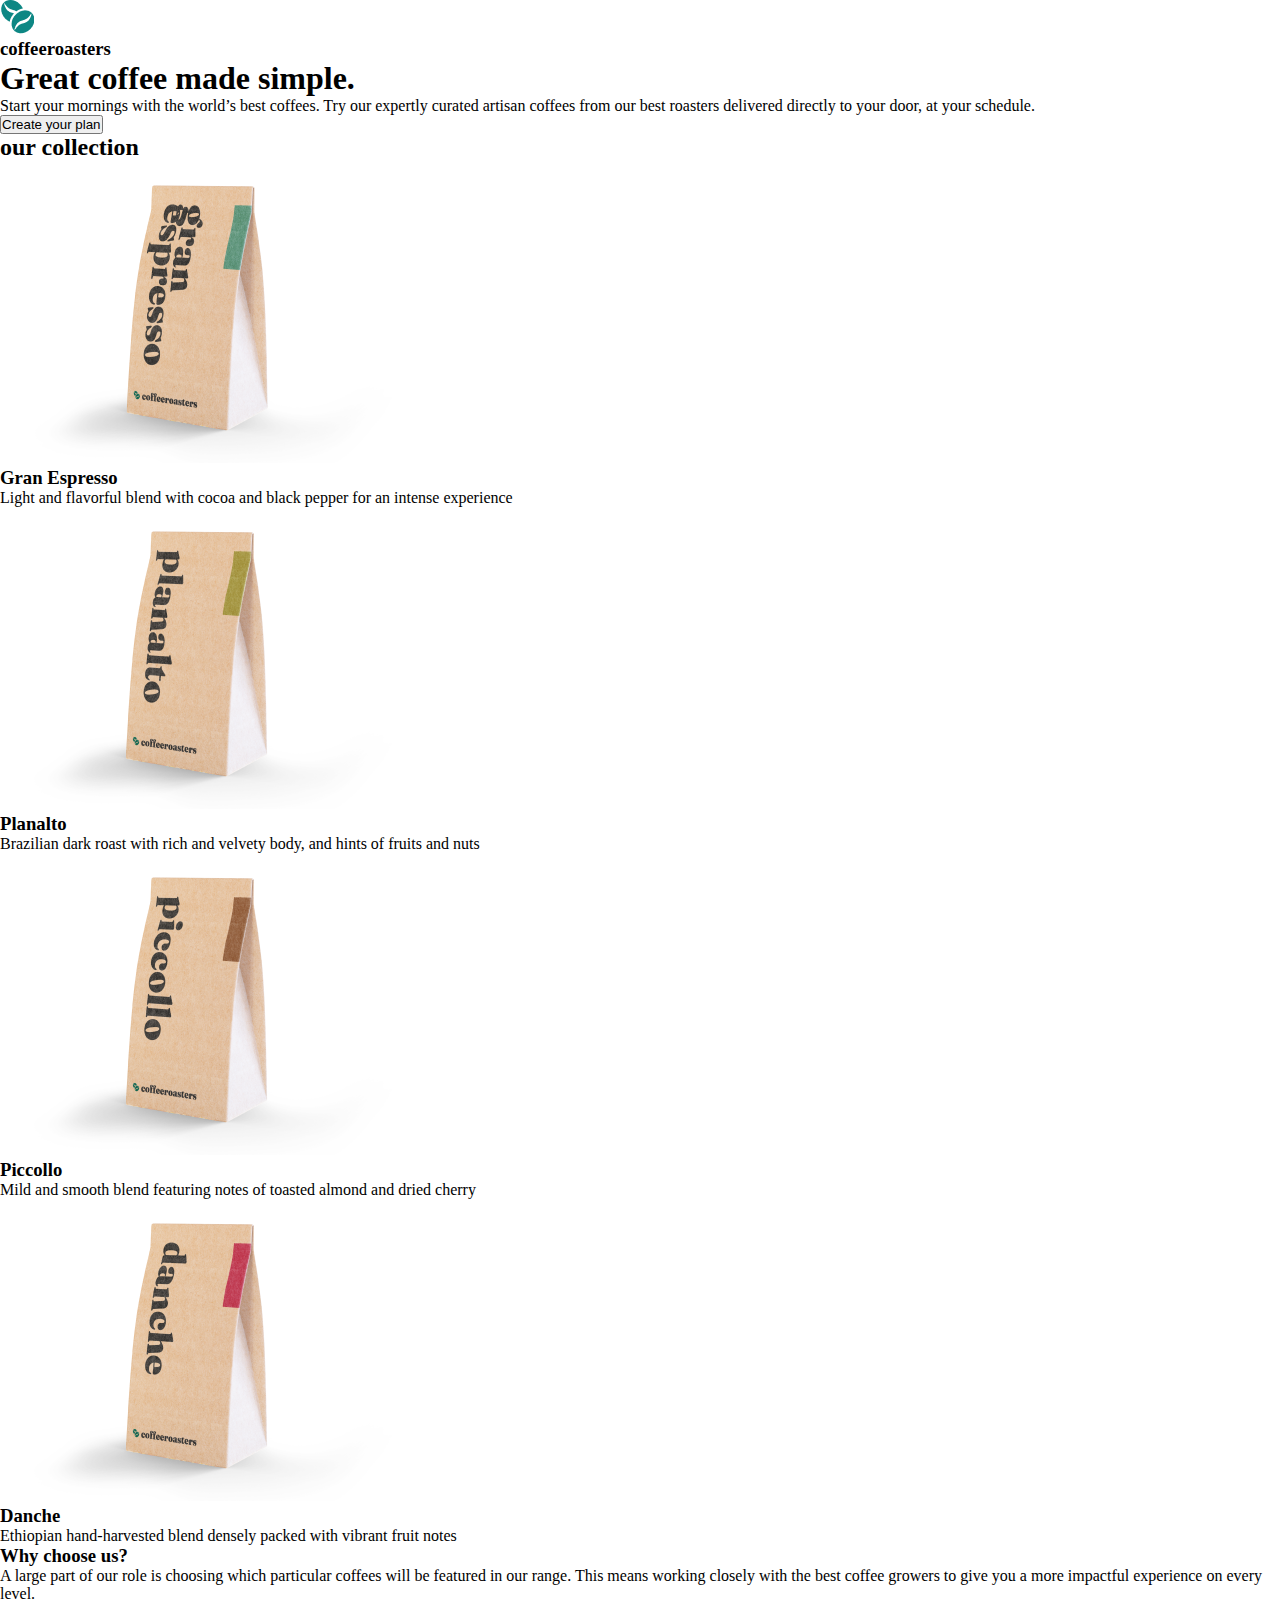
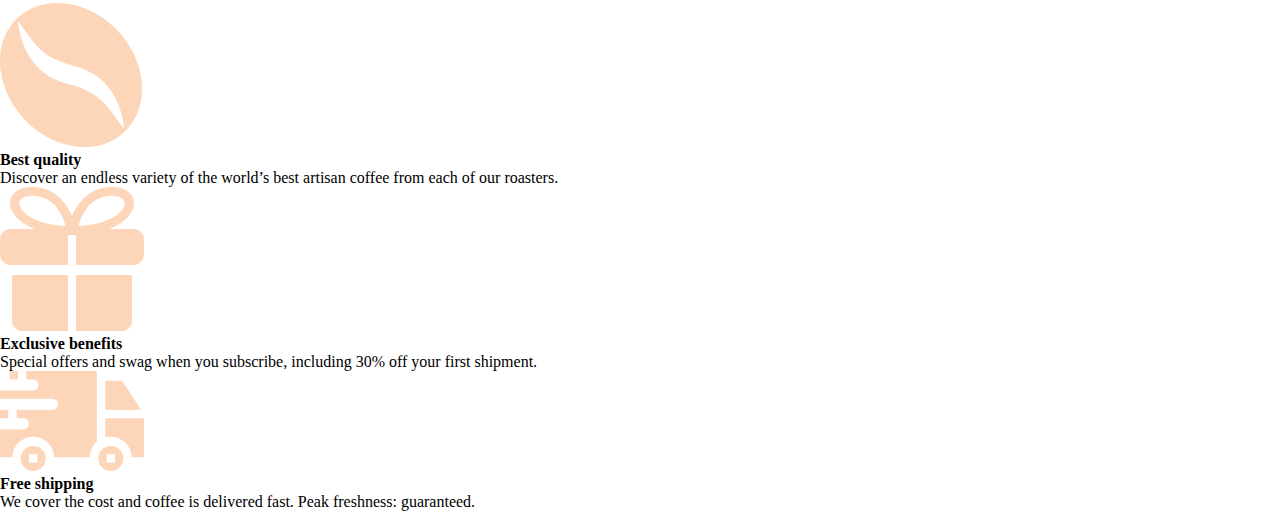
==== index.html @ d19a0bea "why choose us section" ====
<!DOCTYPE html>
<html lang="en">

<head>
    <meta charset="UTF-8">
    <meta http-equiv="X-UA-Compatible" content="IE=edge">
    <meta name="viewport" content="width=device-width, initial-scale=1.0">
    <link rel="preconnect" href="https://fonts.googleapis.com">
    <link rel="preconnect" href="https://fonts.gstatic.com" crossorigin>
    <link
        href="https://fonts.googleapis.com/css2?family=Barlow:wght@400;700&family=Fraunces:opsz,wght@9..144,400;9..144,700&display=swap"
        rel="stylesheet">
    <link rel="stylesheet" href="./styles/style.css">
    <title>coffeeroasters</title>
</head>

<body>
    <nav>
        <div class="logo-header">
            <img src="./images/logo.png" alt="green coffee beans" />
            <h3>coffeeroasters</h3>
        </div>
        <div class="menu-btn">
            <div class="menu-btn-burger"></div>
        </div>
    </nav>
    <div class="slogan-container">
        <div class="overlay"></div>
        <div class="slogan-contents">
            <h1>Great coffee made simple.</h1>
            <p>Start your mornings with the world’s best coffees. Try our expertly curated artisan
                coffees from our best roasters delivered directly to your door, at your schedule.</p>
            <button class="btn">Create your plan</button>
        </div>
    </div>

    <div class="collection-container">
        <h2>our collection</h2>
        <div class="coffee-collection">
            <img src="./images/gran-espresso.png" alt="coffee bag" />
            <h3>Gran Espresso</h3>
            <p>Light and flavorful blend with cocoa and black pepper for an intense experience</p>
        </div>
        <div class="coffee-collection">
            <img src="./images/planalto.png" alt="coffee bag" />
            <h3>Planalto</h3>
            <p>Brazilian dark roast with rich and velvety body, and hints of fruits and nuts</p>
        </div>
        <div class="coffee-collection">
            <img src="./images/piccollo.png" alt="coffee bag" />
            <h3>Piccollo</h3>
            <p>Mild and smooth blend featuring notes of toasted almond and dried cherry </p>
        </div>
        <div class="coffee-collection">
            <img src="./images/danche.png" alt="coffee bag" />
            <h3>Danche</h3>
            <p>Ethiopian hand-harvested blend densely packed with vibrant fruit notes</p>
        </div>
    </div>
    <div class="why-us">
        <div class="why-us-text-container">
            <h3>Why choose us?</h3>
            <p>A large part of our role is choosing which particular coffees will be featured in our range. This means
                working closely with the best coffee growers to give you a more impactful experience on every level.</p>
        </div>
        <div class="green-boxes-container">
            <div class="green-box">
                <img src="/images/bean-icon.png" alt="coffee bean" />
                <h4>Best quality</h4>
                <p>Discover an endless variety of the world’s best artisan coffee from each of our roasters.</p>
            </div>
            <div class="green-box">
                <img src="/images/present-icon.png" alt="present" />
                <h4>Exclusive benefits</h4>
                <p>Special offers and swag when you subscribe, including 30% off your first shipment.</p>
            </div>
            <div class="green-box">
                <img src="/images/truck-icon.png" alt="truck" />
                <h4>Free shipping</h4>
                <p>We cover the cost and coffee is delivered fast. Peak freshness: guaranteed.</p>
            </div>
        </div>
    </div>
    <script src="./js/index.js"></script>
</body>

</html>
---- styles/style.css ----
* {
  margin: 0;
  padding: 0;
  box-sizing: border-box;
}

@media screen and (max-width: 500px) {
  nav {
    display: flex;
    justify-content: space-between;
    align-items: center;
    margin: 32px 24px;
  }
  .logo-header {
    display: flex;
    align-items: center;
    gap: 5.5px;
    font-family: "fraunces";
    font-weight: bold;
  }
  .logo-header > img {
    height: 16px;
    width: 16px;
  }
  .menu-btn {
    position: relative;
    display: flex;
    justify-content: center;
    align-items: center;
    width: 16px;
    height: 15px;
    cursor: pointer;
    transition: all 0.5s ease-in-out;
  }
  .menu-btn-burger {
    width: 16px;
    height: 3px;
    background-color: black;
    border-radius: 5px;
    box-shadow: 0 2px 5px rgba(255, 101, 47, 0.2);
    transition: all 0.5s ease-in-out;
  }
  .menu-btn-burger::before,
  .menu-btn-burger::after {
    content: "";
    position: absolute;
    width: 16px;
    height: 3px;
    background-color: black;
    border-radius: 5px;
    box-shadow: 0 2px 5px rgba(255, 101, 47, 0.2);
    transition: all 0.5s ease-in-out;
  }
  .menu-btn-burger::before {
    transform: translateY(-6px);
  }
  .menu-btn-burger::after {
    transform: translateY(6px);
  }
  /* Animation */
  .menu-btn.open .menu-btn-burger {
    transform: translateX(-50px);
    background: transparent;
    box-shadow: none;
  }
  .menu-btn.open .menu-btn-burger::before {
    transform: rotate(45deg) translate(35px, -35px);
  }
  .menu-btn.open .menu-btn-burger::after {
    transform: rotate(-45deg) translate(35px, 35px);
  }

  .slogan-container {
    height: 500px;
    width: 327px;
    margin: 0 auto;
    background-image: url("/images/headerimg.jpg");
    background-position: 620px;
    background-size: cover;
    border-radius: 15px;
  }
  .overlay {
    position: absolute;
    height: 500px;
    width: 327px;
    background-color: rgba(0, 0, 0, 0.4);
    border-radius: 15px;
  }
  .slogan-contents {
    position: relative;
    top: 100px;
    left: 24px;
    width: 279px;
    height: 301px;
    display: flex;
    flex-direction: column;
    z-index: 100;
    text-align: center;
    color: #fefcf7;
  }
  .slogan-contents > h1 {
    font-family: "Fraunces";
    font-style: normal;
    font-weight: 900;
    font-size: 40px;
    line-height: 40px;
    margin-bottom: 24px;
  }
  .slogan-contents > p {
    font-family: "Barlow";
    font-style: normal;
    font-weight: 400;
    font-size: 15px;
    line-height: 25px;
    mix-blend-mode: normal;
    opacity: 0.8;
  }
  .btn {
    height: 56px;
    width: 217px;
    background: #0e8784;
    border-radius: 6px;
    margin-top: 39px;
    align-self: center;
    border: none;
    font-family: "Fraunces";
    font-style: normal;
    font-weight: 900;
    font-size: 18px;
    line-height: 25px;
    text-align: center;
    color: #fefcf7;
  }
  .collection-container {
    margin-top: 120px;
    display: flex;
    flex-direction: column;
    align-items: center;
    width: 100%;
    text-align: center;
  }
  .collection-container > h2 {
    font-family: "Fraunces";
    font-style: normal;
    font-weight: 900;
    font-size: 40px;
    line-height: 72px;
    color: #83888f;
    background: -webkit-linear-gradient(#83888f, #eee);
    -webkit-background-clip: text;
    -webkit-text-fill-color: transparent;
    margin-bottom: 13px;
  }
  .coffee-collection {
    width: 282px;
  }
  .coffee-collection > img {
    width: 200px;
    height: 151px;
    margin-bottom: 24px;
  }
  .coffee-collection > h3 {
    font-family: "Fraunces";
    font-style: normal;
    font-weight: 900;
    font-size: 24px;
    line-height: 32px;
    color: #333d4b;
    margin-bottom: 16px;
  }
  .coffee-collection > p {
    font-family: "Barlow";
    font-style: normal;
    font-weight: 400;
    font-size: 15px;
    line-height: 25px;
    color: #333d4b;
    margin-bottom: 48px;
  }
  .green-box > img {
    height: 72px;
    width: 72px;
  }
}

@media screen and (max-width: 1024px) {
}
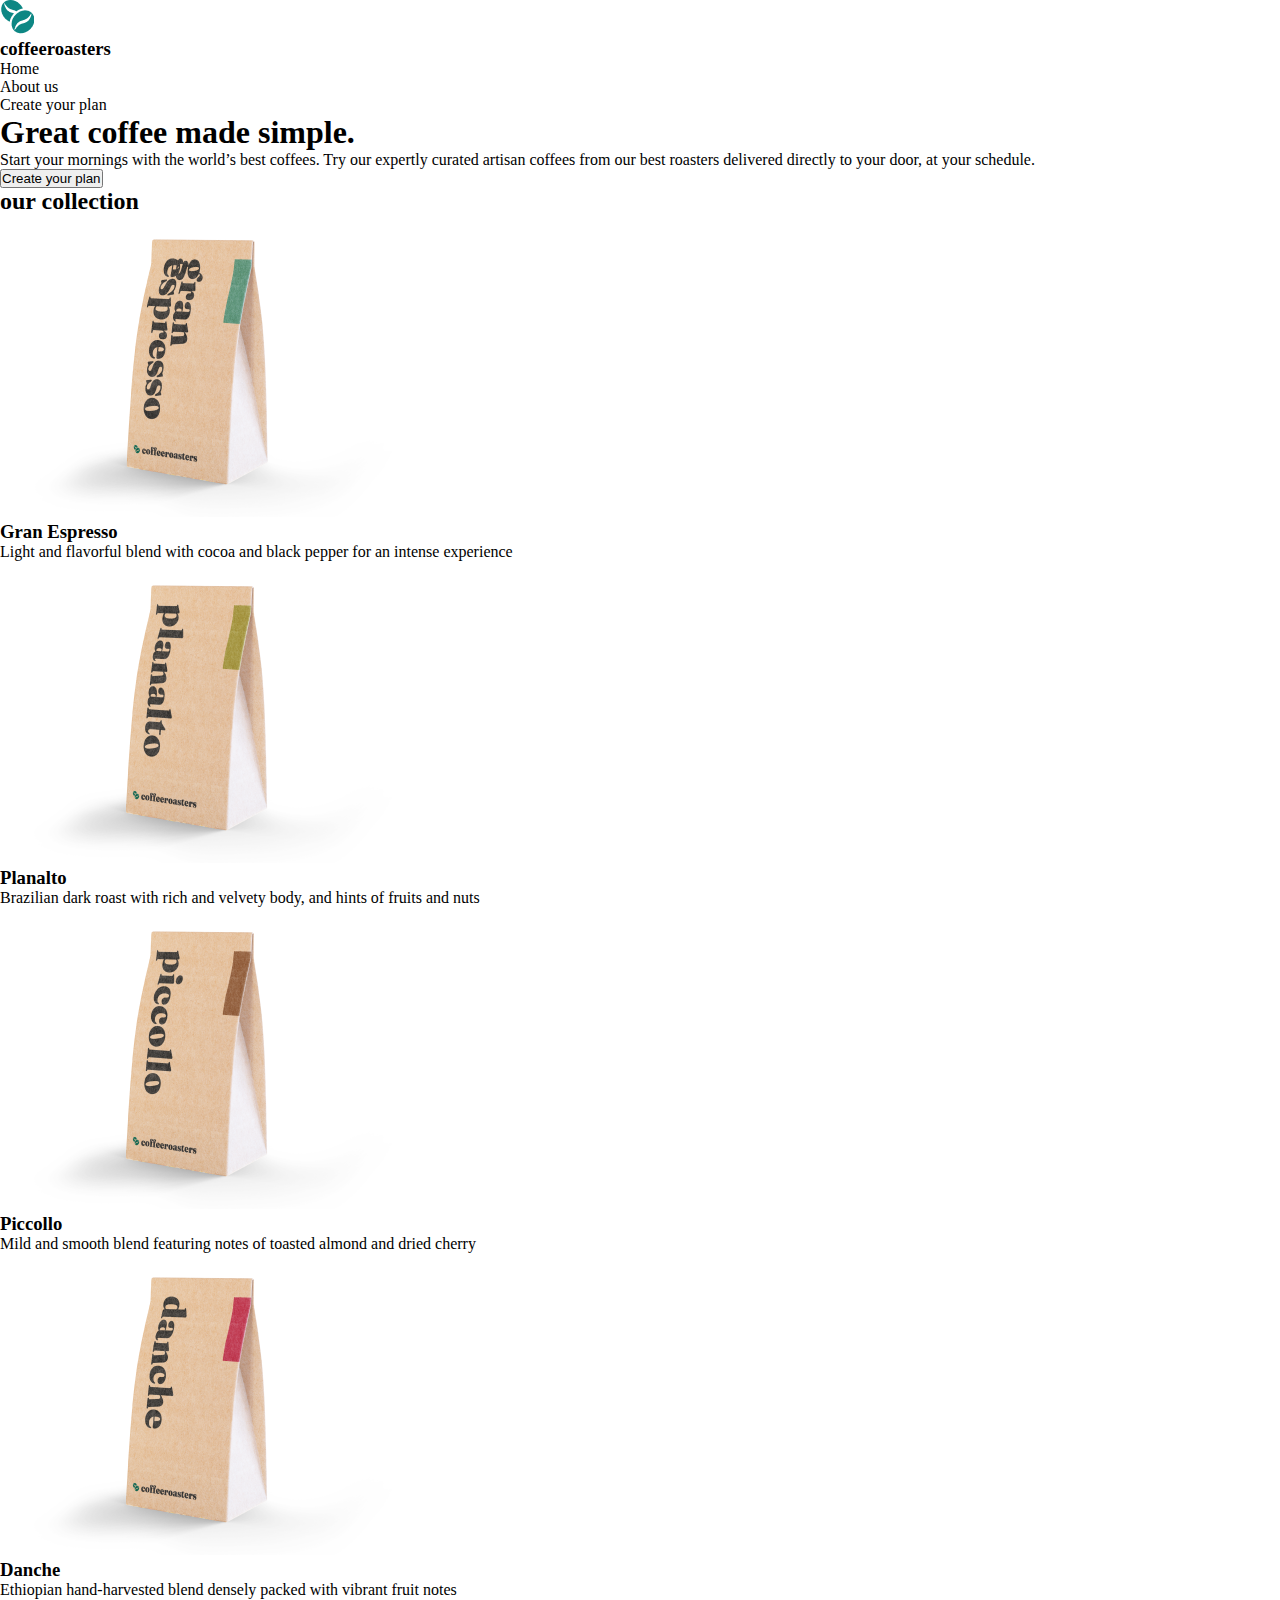
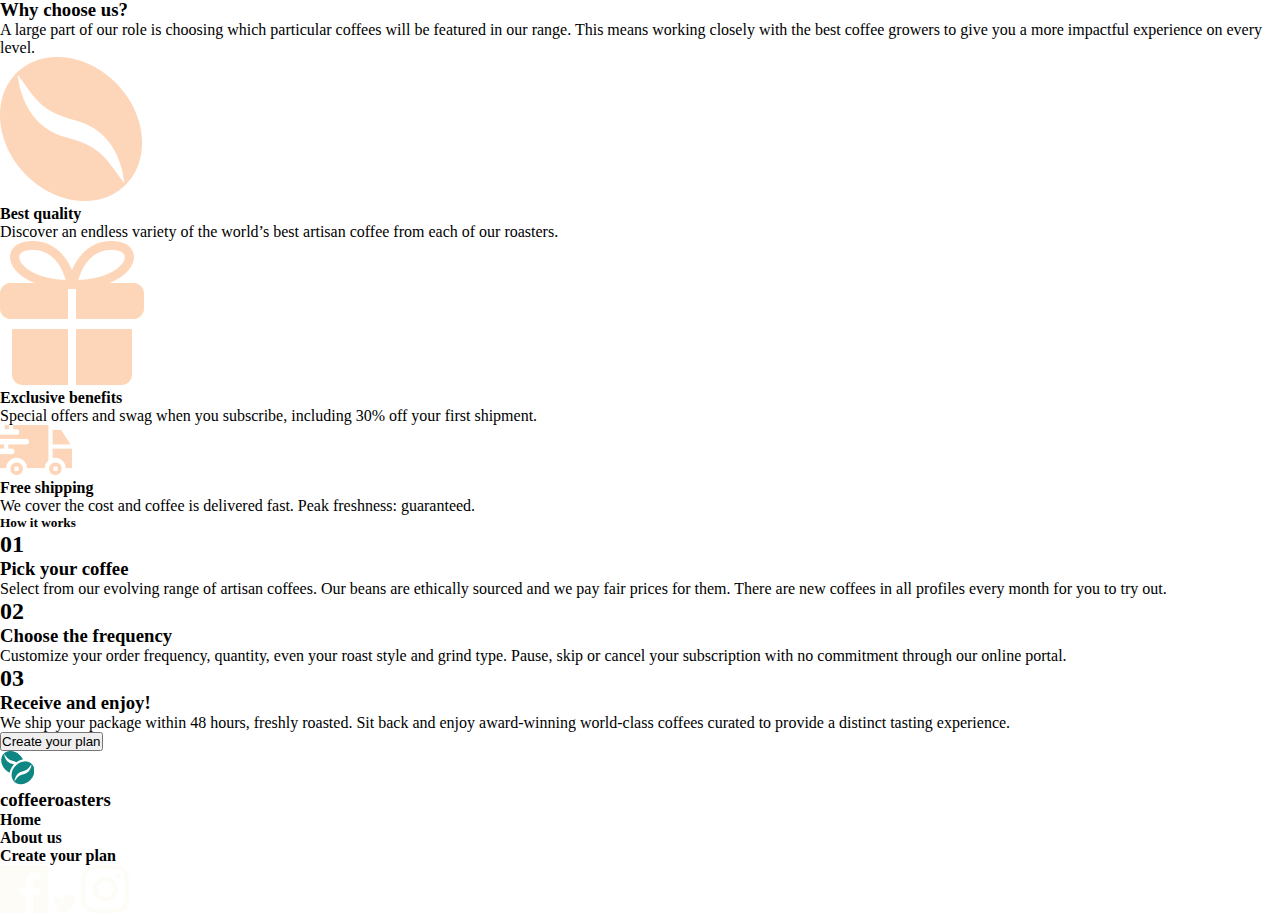
==== commit 2ada8f26: "add mobile nav and finish mobile homepage" ====
--- a/index.html
+++ b/index.html
@@ -20,9 +20,14 @@
             <img src="./images/logo.png" alt="green coffee beans" />
             <h3>coffeeroasters</h3>
         </div>
-        <div class="menu-btn">
+        <div aria-controls="nav-items" aria-expanded="false" class="menu-btn">
             <div class="menu-btn-burger"></div>
         </div>
+        <ul data-visible="false" id="nav-items" class="nav-items">
+            <li>Home</li>
+            <li>About us</li>
+            <li>Create your plan</li>
+        </ul>
     </nav>
     <div class="slogan-container">
         <div class="overlay"></div>
@@ -75,12 +80,49 @@
                 <p>Special offers and swag when you subscribe, including 30% off your first shipment.</p>
             </div>
             <div class="green-box">
-                <img src="/images/truck-icon.png" alt="truck" />
+                <img src="/images/truck-icon.png" style="height: 50px !important;" alt="truck" />
                 <h4>Free shipping</h4>
                 <p>We cover the cost and coffee is delivered fast. Peak freshness: guaranteed.</p>
             </div>
         </div>
     </div>
+    <div class="how-it-works-container">
+        <h5>How it works</h5>
+        <div class="steps-container">
+            <h2>01</h2>
+            <h3>Pick your coffee</h3>
+            <p>Select from our evolving range of artisan coffees. Our beans are ethically sourced and we pay fair prices
+                for them. There are new coffees in all profiles every month for you to try out.</p>
+        </div>
+        <div class="steps-container">
+            <h2>02</h2>
+            <h3>Choose the frequency</h3>
+            <p>Customize your order frequency, quantity, even your roast style and grind type. Pause, skip or cancel
+                your subscription with no commitment through our online portal.</p>
+        </div>
+        <div class="steps-container">
+            <h2>03</h2>
+            <h3>Receive and enjoy!</h3>
+            <p>We ship your package within 48 hours, freshly roasted. Sit back and enjoy award-winning
+                world-class coffees curated to provide a distinct tasting experience.</p>
+        </div>
+        <button class="btn">Create your plan</button>
+    </div>
+    <footer>
+        <div class="logo-container"><img src="./images/logo.png" alt="green coffee beans" />
+            <h3>coffeeroasters</h3>
+        </div>
+        <div class="navs-container">
+            <h4>Home</h4>
+            <h4>About us</h4>
+            <h4>Create your plan</h4>
+        </div>
+        <div class="socials-container">
+            <img src="./images/facebook.png" alt="facebook logo">
+            <img style="height: 19.5px !important;" src="./images/twitter.png" alt="twitter logo">
+            <img src="./images/instagram.png" alt="instagram logo">
+        </div>
+    </footer>
     <script src="./js/index.js"></script>
 </body>
 
--- a/styles/style.css
+++ b/styles/style.css
@@ -4,12 +4,46 @@
   box-sizing: border-box;
 }
 
+body {
+  overflow-x: hidden;
+}
+
 @media screen and (max-width: 500px) {
   nav {
     display: flex;
     justify-content: space-between;
     align-items: center;
     margin: 32px 24px;
+  }
+  .nav-items {
+    list-style: none;
+    position: absolute;
+    top: 10%;
+    left: 0;
+    height: 90%;
+    width: 100%;
+    z-index: 101;
+    background: linear-gradient(
+      0deg,
+      rgba(254, 252, 247, 0.504981) 0%,
+      #fefcf7 55.94%
+    );
+    font-family: "Fraunces";
+    font-style: normal;
+    font-weight: 900;
+    font-size: 24px;
+    line-height: 32px;
+    text-align: center;
+    color: #333d4b;
+    display: flex;
+    flex-direction: column;
+    gap: 32px;
+    padding-top: 40px;
+    transform: translateX(100%);
+    transition: transform 350ms ease-in;
+  }
+  .nav-items[data-visible="true"] {
+    transform: translateX(0%);
   }
   .logo-header {
     display: flex;
@@ -177,9 +211,194 @@
     color: #333d4b;
     margin-bottom: 48px;
   }
+  .why-us {
+    background-color: #2c343e;
+    display: flex;
+    flex-direction: column;
+    height: 902px;
+    width: 327px;
+    margin: 0 auto;
+    border-radius: 10px;
+  }
+  .why-us-text-container {
+    position: relative;
+    top: 64px;
+    left: 24px;
+    width: 279px;
+    height: 177px;
+  }
+  .why-us-text-container > h3 {
+    font-family: "Fraunces";
+    font-style: normal;
+    font-weight: 900;
+    font-size: 28px;
+    line-height: 28px;
+    text-align: center;
+    color: #fefcf7;
+    margin-bottom: 24px;
+  }
+  .why-us-text-container > p {
+    font-family: "Barlow";
+    font-style: normal;
+    font-weight: 400;
+    font-size: 15px;
+    line-height: 25px;
+    text-align: center;
+    color: #fefcf7;
+    mix-blend-mode: normal;
+    opacity: 0.8;
+  }
+  .green-boxes-container {
+    display: flex;
+    flex-direction: column;
+    gap: 24px;
+    margin: 122px auto;
+  }
+  .green-box {
+    height: 382px;
+    width: 279px;
+    background-color: #0e8784;
+    border-radius: 10px;
+  }
   .green-box > img {
+    position: relative;
+    top: 72px;
+    left: 104px;
     height: 72px;
     width: 72px;
+  }
+  .green-box > h4 {
+    position: relative;
+    top: 118px;
+    font-family: "Fraunces";
+    font-style: normal;
+    font-weight: 900;
+    font-size: 24px;
+    line-height: 32px;
+    text-align: center;
+    color: #fefcf7;
+  }
+  .green-box > p {
+    position: relative;
+    top: 142px;
+    width: 212px;
+    font-family: "Barlow";
+    font-style: normal;
+    font-weight: 400;
+    font-size: 15px;
+    line-height: 25px;
+    text-align: center;
+    color: #fefcf7;
+    margin: 0 auto;
+  }
+  .how-it-works-container {
+    position: relative;
+    top: 717px;
+    display: flex;
+    flex-direction: column;
+    gap: 56px;
+    width: 327px;
+    margin: 0 auto;
+    text-align: center;
+  }
+  .how-it-works-container > h5 {
+    font-family: "Fraunces";
+    font-style: normal;
+    font-weight: 900;
+    font-size: 24px;
+    line-height: 32px;
+    color: #83888f;
+  }
+  .steps-container {
+    display: flex;
+    flex-direction: column;
+    gap: 24px;
+    height: 252px;
+  }
+  .steps-container > h2 {
+    font-family: "Fraunces";
+    font-style: normal;
+    font-weight: 900;
+    font-size: 72px;
+    line-height: 72px;
+    color: #fdd6ba;
+  }
+  .steps-container > h3 {
+    font-family: "Fraunces";
+    font-style: normal;
+    font-weight: 900;
+    font-size: 28px;
+    line-height: 32px;
+    color: #333d4b;
+  }
+  .steps-container > p {
+    font-family: "Barlow";
+    font-style: normal;
+    font-weight: 400;
+    font-size: 15px;
+    line-height: 25px;
+    color: #333d4b;
+  }
+  footer {
+    display: flex;
+    flex-direction: column;
+    position: relative;
+    top: 837px;
+    height: 346px;
+    width: 327px;
+    margin: 0 auto 900px;
+    background-color: #2c343e;
+  }
+  .logo-container {
+    display: flex;
+    width: 218px;
+    margin: 0 auto;
+    align-items: center;
+    justify-content: center;
+    gap: 7px;
+    margin-top: 54px;
+  }
+  .logo-container > img {
+    height: 22px;
+    width: 22px;
+  }
+  .logo-container > h3 {
+    font-family: "fraunces";
+    font-weight: bold;
+    color: white;
+    font-size: 25px;
+  }
+  .navs-container {
+    display: flex;
+    flex-direction: column;
+    height: 93px;
+    width: 122px;
+    margin: 48px auto 0;
+    gap: 24px;
+  }
+  .navs-container > h4 {
+    font-family: "Barlow";
+    font-style: normal;
+    font-weight: 700;
+    font-size: 12px;
+    line-height: 15px;
+    letter-spacing: 0.923077px;
+    text-transform: uppercase;
+    text-align: center;
+    color: #83888f;
+  }
+  .socials-container {
+    display: flex;
+    align-items: center;
+    gap: 24px;
+    height: 24px;
+    width: 120px;
+    margin: 48px auto;
+    margin-bottom: 54px;
+  }
+  .socials-container > img {
+    height: 24px;
+    width: 24px;
   }
 }
 
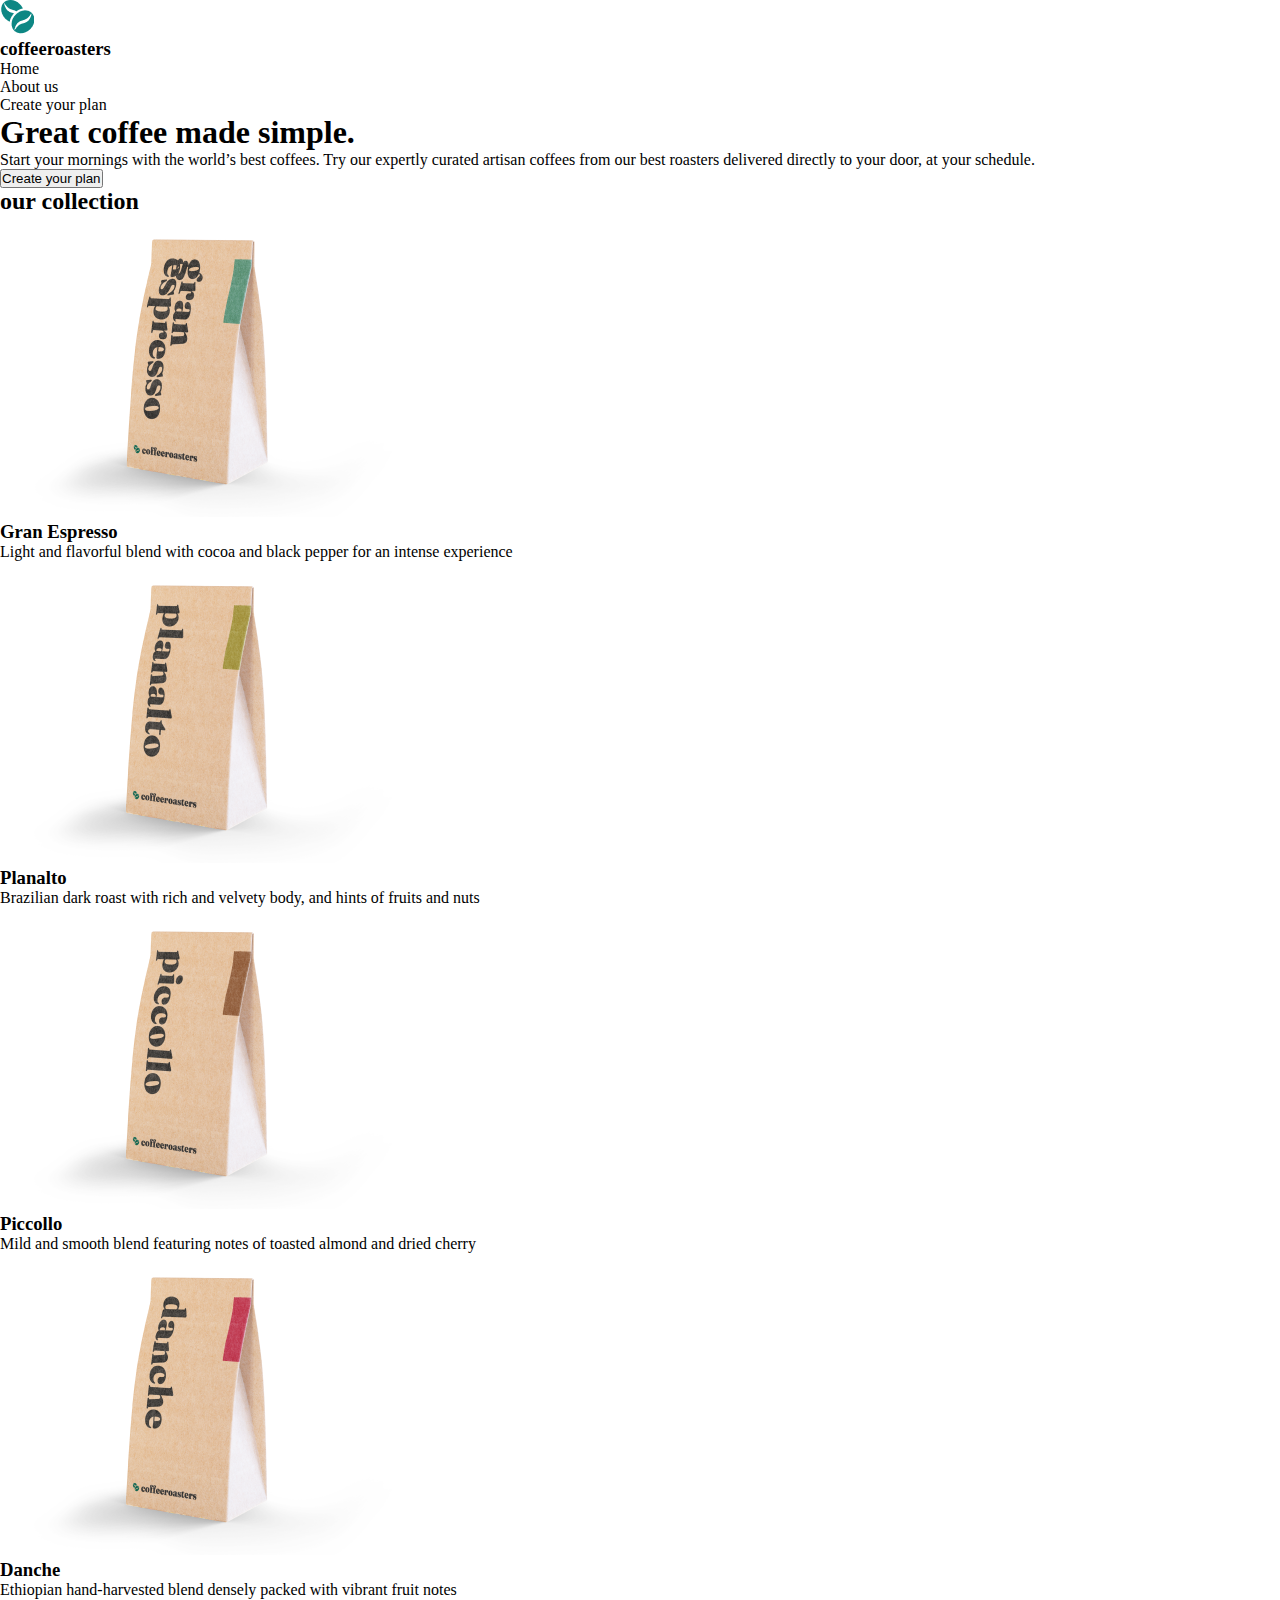
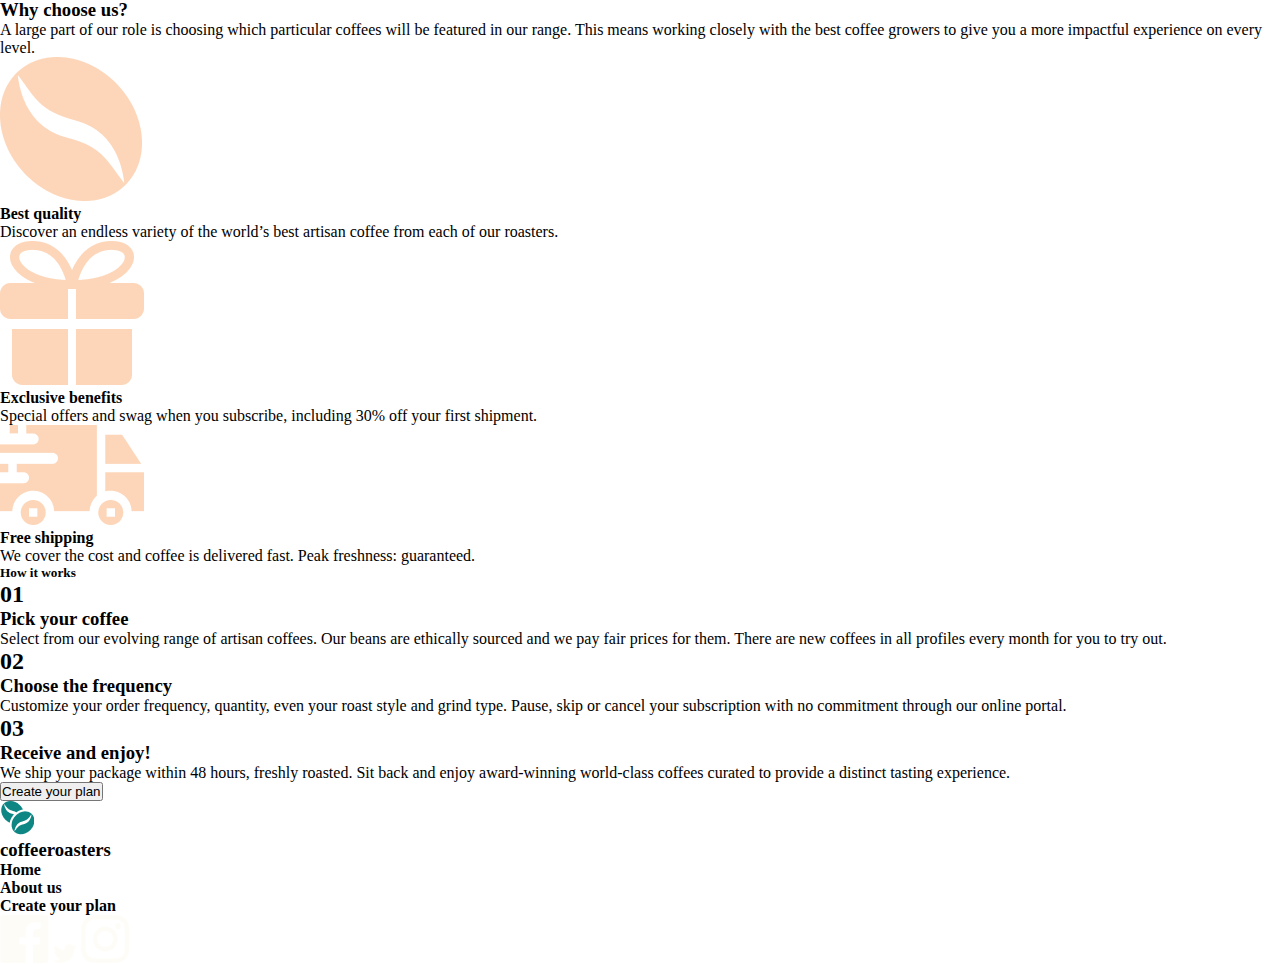
==== commit dfacf3c4: "tablet homepage" ====
--- a/index.html
+++ b/index.html
@@ -10,119 +10,146 @@
     <link
         href="https://fonts.googleapis.com/css2?family=Barlow:wght@400;700&family=Fraunces:opsz,wght@9..144,400;9..144,700&display=swap"
         rel="stylesheet">
-    <link rel="stylesheet" href="./styles/style.css">
+    <link rel="stylesheet" href="./styles/index-style.css">
+    <link rel="stylesheet" href="./styles/home-style.css">
     <title>coffeeroasters</title>
 </head>
 
 <body>
-    <nav>
-        <div class="logo-header">
-            <img src="./images/logo.png" alt="green coffee beans" />
-            <h3>coffeeroasters</h3>
-        </div>
-        <div aria-controls="nav-items" aria-expanded="false" class="menu-btn">
-            <div class="menu-btn-burger"></div>
-        </div>
-        <ul data-visible="false" id="nav-items" class="nav-items">
-            <li>Home</li>
-            <li>About us</li>
-            <li>Create your plan</li>
-        </ul>
-    </nav>
-    <div class="slogan-container">
-        <div class="overlay"></div>
-        <div class="slogan-contents">
-            <h1>Great coffee made simple.</h1>
-            <p>Start your mornings with the world’s best coffees. Try our expertly curated artisan
-                coffees from our best roasters delivered directly to your door, at your schedule.</p>
-            <button class="btn">Create your plan</button>
-        </div>
-    </div>
-
-    <div class="collection-container">
-        <h2>our collection</h2>
-        <div class="coffee-collection">
-            <img src="./images/gran-espresso.png" alt="coffee bag" />
-            <h3>Gran Espresso</h3>
-            <p>Light and flavorful blend with cocoa and black pepper for an intense experience</p>
-        </div>
-        <div class="coffee-collection">
-            <img src="./images/planalto.png" alt="coffee bag" />
-            <h3>Planalto</h3>
-            <p>Brazilian dark roast with rich and velvety body, and hints of fruits and nuts</p>
-        </div>
-        <div class="coffee-collection">
-            <img src="./images/piccollo.png" alt="coffee bag" />
-            <h3>Piccollo</h3>
-            <p>Mild and smooth blend featuring notes of toasted almond and dried cherry </p>
-        </div>
-        <div class="coffee-collection">
-            <img src="./images/danche.png" alt="coffee bag" />
-            <h3>Danche</h3>
-            <p>Ethiopian hand-harvested blend densely packed with vibrant fruit notes</p>
-        </div>
-    </div>
-    <div class="why-us">
-        <div class="why-us-text-container">
-            <h3>Why choose us?</h3>
-            <p>A large part of our role is choosing which particular coffees will be featured in our range. This means
-                working closely with the best coffee growers to give you a more impactful experience on every level.</p>
-        </div>
-        <div class="green-boxes-container">
-            <div class="green-box">
-                <img src="/images/bean-icon.png" alt="coffee bean" />
-                <h4>Best quality</h4>
-                <p>Discover an endless variety of the world’s best artisan coffee from each of our roasters.</p>
+    <div class="wrapper">
+        <nav>
+            <div class="logo-header">
+                <img src="./images/logo.png" alt="green coffee beans" />
+                <h3>coffeeroasters</h3>
             </div>
-            <div class="green-box">
-                <img src="/images/present-icon.png" alt="present" />
-                <h4>Exclusive benefits</h4>
-                <p>Special offers and swag when you subscribe, including 30% off your first shipment.</p>
+            <div aria-controls="nav-items" aria-expanded="false" class="menu-btn">
+                <div class="menu-btn-burger"></div>
             </div>
-            <div class="green-box">
-                <img src="/images/truck-icon.png" style="height: 50px !important;" alt="truck" />
-                <h4>Free shipping</h4>
-                <p>We cover the cost and coffee is delivered fast. Peak freshness: guaranteed.</p>
+            <ul data-visible="false" id="nav-items" class="nav-items">
+                <li onclick="location.href = 'index.html'">Home</li>
+                <li onclick="location.href = './html/about.html'">About us</li>
+                <li onclick="location.href = './html/subscribe.html'">Create your plan</li>
+            </ul>
+        </nav>
+        <div class="slogan-container">
+            <div class="overlay"></div>
+            <div class="slogan-contents">
+                <h1>Great coffee made simple.</h1>
+                <p>Start your mornings with the world’s best coffees. Try our expertly curated artisan
+                    coffees from our best roasters delivered directly to your door, at your schedule.</p>
+                <button class="btn">Create your plan</button>
             </div>
         </div>
+
+        <div class="collection-container">
+            <h2>our collection</h2>
+            <div class="coffee-collection">
+                <img src="./images/gran-espresso.png" alt="coffee bag" />
+                <div>
+                    <h3>Gran Espresso</h3>
+                    <p>Light and flavorful blend with cocoa and black pepper for an intense experience</p>
+                </div>
+            </div>
+            <div class="coffee-collection">
+                <img src="./images/planalto.png" alt="coffee bag" />
+                <div>
+                    <h3>Planalto</h3>
+                    <p>Brazilian dark roast with rich and velvety body, and hints of fruits and nuts</p>
+                </div>
+            </div>
+            <div class="coffee-collection">
+                <img src="./images/piccollo.png" alt="coffee bag" />
+                <div>
+                    <h3>Piccollo</h3>
+                    <p>Mild and smooth blend featuring notes of toasted almond and dried cherry </p>
+                </div>
+            </div>
+            <div class="coffee-collection">
+                <img src="./images/danche.png" alt="coffee bag" />
+                <div>
+                    <h3>Danche</h3>
+                    <p>Ethiopian hand-harvested blend densely packed with vibrant fruit notes</p>
+                </div>
+            </div>
+        </div>
+        <div class="why-us">
+            <div class="why-us-text-container">
+                <h3>Why choose us?</h3>
+                <p>A large part of our role is choosing which particular coffees will be featured in our range. This
+                    means
+                    working closely with the best coffee growers to give you a more impactful experience on every level.
+                </p>
+            </div>
+            <div class="green-boxes-container">
+                <div class="green-box">
+                    <img src="./images/bean-icon-min.png" alt="coffee bean" />
+                    <div>
+                        <h4>Best quality</h4>
+                        <p>Discover an endless variety of the world’s best artisan coffee from each of our roasters.</p>
+                    </div>
+                </div>
+                <div class="green-box">
+                    <img src="./images/present-icon-min.png" alt="present" />
+                    <div>
+                        <h4>Exclusive benefits</h4>
+                        <p>Special offers and swag when you subscribe, including 30% off your first shipment.</p>
+                    </div>
+                </div>
+                <div class="green-box">
+                    <img src="./images/truck-icon-min.png" alt="truck" />
+                    <div>
+                        <h4>Free shipping</h4>
+                        <p>We cover the cost and coffee is delivered fast. Peak freshness: guaranteed.</p>
+                    </div>
+                </div>
+            </div>
+        </div>
+        <div class="how-it-works-container">
+            <h5>How it works</h5>
+            <div class="circle-line-container">
+                <div class="circle"></div>
+                <div class="line"></div>
+                <div class="circle"></div>
+                <div class="line"></div>
+                <div class="circle"></div>
+            </div>
+            <div class="steps-container">
+                <h2>01</h2>
+                <h3>Pick your coffee</h3>
+                <p>Select from our evolving range of artisan coffees. Our beans are ethically sourced and we pay fair
+                    prices
+                    for them. There are new coffees in all profiles every month for you to try out.</p>
+            </div>
+            <div class="steps-container">
+                <h2>02</h2>
+                <h3>Choose the frequency</h3>
+                <p>Customize your order frequency, quantity, even your roast style and grind type. Pause, skip or cancel
+                    your subscription with no commitment through our online portal.</p>
+            </div>
+            <div class="steps-container">
+                <h2>03</h2>
+                <h3>Receive and enjoy!</h3>
+                <p>We ship your package within 48 hours, freshly roasted. Sit back and enjoy award-winning
+                    world-class coffees curated to provide a distinct tasting experience.</p>
+            </div>
+            <button class="btn" onclick="location.href = './html/subscribe.html'">Create your plan</button>
+        </div>
+        <footer>
+            <div class="logo-container"><img src="./images/logo.png" alt="green coffee beans" />
+                <h3>coffeeroasters</h3>
+            </div>
+            <div class="navs-container">
+                <h4 onclick="location.href = 'index.html'">Home</h4>
+                <h4 onclick="location.href = './html/about.html'">About us</h4>
+                <h4 onclick="location.href = './html/subscribe.html'">Create your plan</h4>
+            </div>
+            <div class="socials-container">
+                <img src="./images/facebook.png" alt="facebook logo">
+                <img style="height: 19.5px !important;" src="./images/twitter.png" alt="twitter logo">
+                <img src="./images/instagram.png" alt="instagram logo">
+            </div>
+        </footer>
     </div>
-    <div class="how-it-works-container">
-        <h5>How it works</h5>
-        <div class="steps-container">
-            <h2>01</h2>
-            <h3>Pick your coffee</h3>
-            <p>Select from our evolving range of artisan coffees. Our beans are ethically sourced and we pay fair prices
-                for them. There are new coffees in all profiles every month for you to try out.</p>
-        </div>
-        <div class="steps-container">
-            <h2>02</h2>
-            <h3>Choose the frequency</h3>
-            <p>Customize your order frequency, quantity, even your roast style and grind type. Pause, skip or cancel
-                your subscription with no commitment through our online portal.</p>
-        </div>
-        <div class="steps-container">
-            <h2>03</h2>
-            <h3>Receive and enjoy!</h3>
-            <p>We ship your package within 48 hours, freshly roasted. Sit back and enjoy award-winning
-                world-class coffees curated to provide a distinct tasting experience.</p>
-        </div>
-        <button class="btn">Create your plan</button>
-    </div>
-    <footer>
-        <div class="logo-container"><img src="./images/logo.png" alt="green coffee beans" />
-            <h3>coffeeroasters</h3>
-        </div>
-        <div class="navs-container">
-            <h4>Home</h4>
-            <h4>About us</h4>
-            <h4>Create your plan</h4>
-        </div>
-        <div class="socials-container">
-            <img src="./images/facebook.png" alt="facebook logo">
-            <img style="height: 19.5px !important;" src="./images/twitter.png" alt="twitter logo">
-            <img src="./images/instagram.png" alt="instagram logo">
-        </div>
-    </footer>
     <script src="./js/index.js"></script>
 </body>
 
--- a/styles/index-style.css
+++ b/styles/index-style.css
@@ -0,0 +1,296 @@
+* {
+  margin: 0;
+  padding: 0;
+  box-sizing: border-box;
+}
+.wrapper {
+  position: relative;
+  overflow-x: hidden !important;
+}
+
+@media screen and (max-width: 500px) {
+  .wrapper {
+    position: relative;
+    overflow-x: hidden !important;
+  }
+  nav {
+    display: flex;
+    justify-content: space-between;
+    align-items: center;
+    margin: 32px 24px;
+  }
+  .nav-items {
+    list-style: none;
+    position: absolute;
+    top: 1%;
+    left: 0;
+    height: 10%;
+    width: 100%;
+    z-index: 101;
+    background: linear-gradient(
+      0deg,
+      rgba(254, 252, 247, 0.504981) 0%,
+      #fefcf7 55.94%
+    );
+    font-family: "Fraunces";
+    font-style: normal;
+    font-weight: 900;
+    font-size: 24px;
+    line-height: 32px;
+    text-align: center;
+    color: #333d4b;
+    display: flex;
+    flex-direction: column;
+    gap: 32px;
+    padding-top: 40px;
+    transform: translateX(100%);
+    transition: transform 350ms ease-in;
+  }
+  .nav-items[data-visible="true"] {
+    transform: translateX(0%);
+  }
+  .nav-items > li {
+    cursor: pointer;
+  }
+  .logo-header {
+    display: flex;
+    align-items: center;
+    gap: 5.5px;
+    font-family: "fraunces";
+    font-weight: bold;
+  }
+  .logo-header > img {
+    height: 16px;
+    width: 16px;
+  }
+  .menu-btn {
+    position: relative;
+    display: flex;
+    justify-content: center;
+    align-items: center;
+    width: 16px;
+    height: 15px;
+    cursor: pointer;
+    transition: all 0.5s ease-in-out;
+  }
+  .menu-btn-burger {
+    width: 16px;
+    height: 3px;
+    background-color: black;
+    border-radius: 5px;
+    box-shadow: 0 2px 5px rgba(255, 101, 47, 0.2);
+    transition: all 0.5s ease-in-out;
+  }
+  .menu-btn-burger::before,
+  .menu-btn-burger::after {
+    content: "";
+    position: absolute;
+    width: 16px;
+    height: 3px;
+    background-color: black;
+    border-radius: 5px;
+    box-shadow: 0 2px 5px rgba(255, 101, 47, 0.2);
+    transition: all 0.5s ease-in-out;
+  }
+  .menu-btn-burger::before {
+    transform: translateY(-6px);
+  }
+  .menu-btn-burger::after {
+    transform: translateY(6px);
+  }
+  /* Animation */
+  .menu-btn.open .menu-btn-burger {
+    transform: translateX(-50px);
+    background: transparent;
+    box-shadow: none;
+  }
+  .menu-btn.open .menu-btn-burger::before {
+    transform: rotate(45deg) translate(35px, -35px);
+  }
+  .menu-btn.open .menu-btn-burger::after {
+    transform: rotate(-45deg) translate(35px, 35px);
+  }
+  .btn {
+    height: 56px;
+    width: 217px;
+    background: #0e8784;
+    border-radius: 6px;
+    margin-top: 39px;
+    align-self: center;
+    border: none;
+    font-family: "Fraunces";
+    font-style: normal;
+    font-weight: 900;
+    font-size: 18px;
+    line-height: 25px;
+    text-align: center;
+    color: #fefcf7;
+    cursor: pointer;
+  }
+  .logo-container {
+    display: flex;
+    width: 218px;
+    margin: 0 auto;
+    align-items: center;
+    justify-content: center;
+    gap: 7px;
+    margin-top: 54px;
+  }
+  .logo-container > img {
+    height: 22px;
+    width: 22px;
+  }
+  .logo-container > h3 {
+    font-family: "fraunces";
+    font-weight: bold;
+    color: white;
+    font-size: 25px;
+  }
+  .navs-container {
+    display: flex;
+    flex-direction: column;
+    height: 93px;
+    width: 122px;
+    margin: 48px auto 0;
+    gap: 24px;
+  }
+  .navs-container > h4 {
+    font-family: "Barlow";
+    font-style: normal;
+    font-weight: 700;
+    font-size: 12px;
+    line-height: 15px;
+    letter-spacing: 0.923077px;
+    text-transform: uppercase;
+    text-align: center;
+    color: #83888f;
+    cursor: pointer;
+  }
+  .socials-container {
+    display: flex;
+    align-items: center;
+    gap: 24px;
+    height: 24px;
+    width: 120px;
+    margin: 48px auto;
+    margin-bottom: 54px;
+  }
+  .socials-container > img {
+    height: 24px;
+    width: 24px;
+  }
+  .circle-line-container {
+    display: none;
+  }
+}
+
+@media screen and ((min-width: 501px) and (max-width: 1024px)) {
+  nav {
+    display: flex;
+    justify-content: space-between;
+    align-items: center;
+    margin: 40px 29px;
+  }
+  .nav-items {
+    list-style: none;
+    display: flex;
+    font-family: "Barlow";
+    font-style: normal;
+    font-weight: 700;
+    font-size: 12px;
+    line-height: 15px;
+    letter-spacing: 0.923077px;
+    text-transform: uppercase;
+    color: #83888f;
+    gap: 16px;
+  }
+  .nav-items > li {
+    cursor: pointer;
+  }
+  .logo-header {
+    display: flex;
+    align-items: center;
+    gap: 5px;
+    font-family: "fraunces";
+    font-weight: bold;
+    font-size: 18px;
+  }
+  .logo-header > img {
+    height: 24px;
+    width: 24px;
+  }
+  .menu-btn {
+    display: none;
+  }
+  .menu-btn-burger {
+    display: none;
+  }
+  .btn {
+    height: 56px;
+    width: 217px;
+    background: #0e8784;
+    border-radius: 6px;
+    margin-top: 39px;
+    align-self: left;
+    border: none;
+    font-family: "Fraunces";
+    font-style: normal;
+    font-weight: 900;
+    font-size: 18px;
+    line-height: 25px;
+    text-align: center;
+    color: #fefcf7;
+    cursor: pointer;
+  }
+  .logo-container {
+    display: flex;
+    width: 218px;
+    margin: 0 auto;
+    align-items: center;
+    justify-content: center;
+    gap: 7px;
+    margin-top: 54px;
+  }
+  .logo-container > img {
+    height: 24px;
+    width: 24px;
+  }
+  .logo-container > h3 {
+    font-family: "fraunces";
+    font-weight: bold;
+    color: white;
+    font-size: 25px;
+  }
+  .navs-container {
+    display: flex;
+    height: 93px;
+    width: 267px;
+    margin: 32px auto 0;
+    gap: 24px;
+  }
+  .navs-container > h4 {
+    font-family: "Barlow";
+    font-style: normal;
+    font-weight: 700;
+    font-size: 12px;
+    line-height: 15px;
+    letter-spacing: 0.923077px;
+    text-transform: uppercase;
+    text-align: center;
+    color: #83888f;
+    cursor: pointer;
+  }
+  .socials-container {
+    display: flex;
+    align-items: center;
+    gap: 24px;
+    height: 24px;
+    width: 120px;
+    margin: 65px auto;
+    margin-bottom: 54px;
+  }
+  .socials-container > img {
+    height: 24px;
+    width: 24px;
+  }
+}
--- a/styles/home-style.css
+++ b/styles/home-style.css
@@ -0,0 +1,520 @@
+* {
+  margin: 0;
+  padding: 0;
+  box-sizing: border-box;
+}
+.wrapper {
+  position: relative;
+  overflow-x: hidden !important;
+}
+
+@media screen and (max-width: 500px) {
+  .slogan-container {
+    height: 500px;
+    max-width: 327px;
+    margin: 0 auto;
+    background-image: url("../images/headerimg-min.jpg");
+    background-position: 620px;
+    background-size: cover;
+    border-radius: 15px;
+  }
+  .overlay {
+    position: absolute;
+    height: 500px;
+    width: 327px;
+    background-color: rgba(0, 0, 0, 0.4);
+    border-radius: 15px;
+  }
+  .slogan-contents {
+    position: relative;
+    top: 100px;
+    left: 24px;
+    width: 279px;
+    height: 301px;
+    display: flex;
+    flex-direction: column;
+    z-index: 100;
+    text-align: center;
+    color: #fefcf7;
+  }
+  .slogan-contents > h1 {
+    font-family: "Fraunces";
+    font-style: normal;
+    font-weight: 900;
+    font-size: 40px;
+    line-height: 40px;
+    margin-bottom: 24px;
+  }
+  .slogan-contents > p {
+    font-family: "Barlow";
+    font-style: normal;
+    font-weight: 400;
+    font-size: 15px;
+    line-height: 25px;
+    mix-blend-mode: normal;
+    opacity: 0.8;
+  }
+  .collection-container {
+    margin-top: 120px;
+    display: flex;
+    flex-direction: column;
+    align-items: center;
+    width: 100%;
+    text-align: center;
+  }
+  .collection-container > h2 {
+    font-family: "Fraunces";
+    font-style: normal;
+    font-weight: 900;
+    font-size: 40px;
+    line-height: 72px;
+    color: #83888f;
+    background: -webkit-linear-gradient(#83888f, #eee);
+    -webkit-background-clip: text;
+    -webkit-text-fill-color: transparent;
+    margin-bottom: 13px;
+  }
+  .coffee-collection {
+    width: 282px;
+  }
+  .coffee-collection > img {
+    width: 200px;
+    height: 151px;
+    margin-bottom: 24px;
+  }
+  .coffee-collection > div > h3 {
+    font-family: "Fraunces";
+    font-style: normal;
+    font-weight: 900;
+    font-size: 24px;
+    line-height: 32px;
+    color: #333d4b;
+    margin-bottom: 16px;
+  }
+  .coffee-collection > div > p {
+    font-family: "Barlow";
+    font-style: normal;
+    font-weight: 400;
+    font-size: 15px;
+    line-height: 25px;
+    color: #333d4b;
+    margin-bottom: 48px;
+  }
+  .why-us {
+    background-color: #2c343e;
+    display: flex;
+    flex-direction: column;
+    height: 902px;
+    width: 327px;
+    margin: 0 auto;
+    border-radius: 10px;
+  }
+  .why-us-text-container {
+    position: relative;
+    top: 64px;
+    left: 24px;
+    width: 279px;
+    height: 177px;
+  }
+  .why-us-text-container > h3 {
+    font-family: "Fraunces";
+    font-style: normal;
+    font-weight: 900;
+    font-size: 28px;
+    line-height: 28px;
+    text-align: center;
+    color: #fefcf7;
+    margin-bottom: 24px;
+  }
+  .why-us-text-container > p {
+    font-family: "Barlow";
+    font-style: normal;
+    font-weight: 400;
+    font-size: 15px;
+    line-height: 25px;
+    text-align: center;
+    color: #fefcf7;
+    mix-blend-mode: normal;
+    opacity: 0.8;
+  }
+  .green-boxes-container {
+    display: flex;
+    flex-direction: column;
+    gap: 24px;
+    margin: 122px auto;
+  }
+  .green-box {
+    height: 382px;
+    width: 279px;
+    background-color: #0e8784;
+    border-radius: 10px;
+  }
+  .green-box > img {
+    position: relative;
+    top: 72px;
+    left: 104px;
+    height: 72px;
+    width: 72px;
+  }
+  .green-box:last-child > img {
+    height: 50px !important;
+  }
+  .green-box > div > h4 {
+    position: relative;
+    top: 118px;
+    font-family: "Fraunces";
+    font-style: normal;
+    font-weight: 900;
+    font-size: 24px;
+    line-height: 32px;
+    text-align: center;
+    color: #fefcf7;
+  }
+  .green-box > div > p {
+    position: relative;
+    top: 142px;
+    width: 212px;
+    font-family: "Barlow";
+    font-style: normal;
+    font-weight: 400;
+    font-size: 15px;
+    line-height: 25px;
+    text-align: center;
+    color: #fefcf7;
+    margin: 0 auto;
+  }
+  .how-it-works-container {
+    position: relative;
+    top: 717px;
+    display: flex;
+    flex-direction: column;
+    gap: 56px;
+    width: 327px;
+    margin: 0 auto;
+    text-align: center;
+  }
+  .how-it-works-container > h5 {
+    font-family: "Fraunces";
+    font-style: normal;
+    font-weight: 900;
+    font-size: 24px;
+    line-height: 32px;
+    color: #83888f;
+  }
+  .steps-container {
+    display: flex;
+    flex-direction: column;
+    gap: 24px;
+    height: 252px;
+  }
+  .steps-container > h2 {
+    font-family: "Fraunces";
+    font-style: normal;
+    font-weight: 900;
+    font-size: 72px;
+    line-height: 72px;
+    color: #fdd6ba;
+  }
+  .steps-container > h3 {
+    font-family: "Fraunces";
+    font-style: normal;
+    font-weight: 900;
+    font-size: 28px;
+    line-height: 32px;
+    color: #333d4b;
+  }
+  .steps-container > p {
+    font-family: "Barlow";
+    font-style: normal;
+    font-weight: 400;
+    font-size: 15px;
+    line-height: 25px;
+    color: #333d4b;
+  }
+  footer {
+    display: flex;
+    flex-direction: column;
+    position: relative;
+    top: 837px;
+    height: 346px;
+    width: 327px;
+    margin: 0 auto 900px;
+    background-color: #2c343e;
+  }
+}
+
+/* Tablet */
+
+@media screen and ((min-width: 501px) and (max-width: 1024px)) {
+  .slogan-container {
+    height: 500px;
+    width: 90%;
+    margin: 0 auto 150px;
+    background-image: url("../images/headerimg-min.jpg");
+    background-position: center;
+    background-size: cover;
+    border-radius: 15px;
+  }
+  .overlay {
+    display: none;
+  }
+  .slogan-contents {
+    position: relative;
+    top: 100px;
+    left: 24px;
+    width: 398px;
+    height: 301px;
+    display: flex;
+    flex-direction: column;
+    z-index: 100;
+    text-align: left;
+    color: #fefcf7;
+    margin-left: 34px;
+  }
+  .slogan-contents > h1 {
+    font-family: "Fraunces";
+    font-style: normal;
+    font-weight: 900;
+    font-size: 48px;
+    line-height: 48px;
+    margin-bottom: 24px;
+  }
+  .slogan-contents > p {
+    font-family: "Barlow";
+    font-style: normal;
+    font-weight: 400;
+    font-size: 15px;
+    line-height: 25px;
+    mix-blend-mode: normal;
+    opacity: 0.8;
+  }
+  .collection-container {
+    margin-top: 120px;
+    display: flex;
+    flex-direction: column;
+    align-items: center;
+    width: 90%;
+    text-align: left;
+    margin: 0 auto;
+  }
+  .collection-container > h2 {
+    font-family: "Fraunces";
+    font-style: normal;
+    font-weight: 900;
+    font-size: 80px;
+    line-height: 72px;
+    color: #83888f;
+    background: -webkit-linear-gradient(#83888f, #eee);
+    -webkit-background-clip: text;
+    -webkit-text-fill-color: transparent;
+    margin-bottom: 13px;
+    position: absolute;
+    z-index: -1;
+    top: 717px;
+    opacity: 0.5;
+  }
+  .coffee-collection {
+    width: 573px;
+    display: flex;
+    gap: 36px;
+    align-items: center;
+    margin-bottom: 32px;
+  }
+  .coffee-collection > div {
+    width: 282px;
+  }
+  .coffee-collection > img {
+    width: 255px;
+    height: 193px;
+  }
+  .coffee-collection > div > h3 {
+    font-family: "Fraunces";
+    font-style: normal;
+    font-weight: 900;
+    font-size: 24px;
+    line-height: 32px;
+    color: #333d4b;
+    margin-bottom: 16px;
+  }
+  .coffee-collection > div > p {
+    font-family: "Barlow";
+    font-style: normal;
+    font-weight: 400;
+    font-size: 15px;
+    line-height: 25px;
+    color: #333d4b;
+    margin-bottom: 48px;
+    width: 282px;
+  }
+  .why-us {
+    background-color: #2c343e;
+    display: flex;
+    flex-direction: column;
+    height: 573px;
+    width: 90%;
+    margin: 0 auto;
+    border-radius: 10px;
+  }
+  .why-us-text-container {
+    position: relative;
+    margin: 56px auto;
+    width: 75%;
+    height: 177px;
+  }
+  .why-us-text-container > h3 {
+    font-family: "Fraunces";
+    font-style: normal;
+    font-weight: 900;
+    font-size: 28px;
+    line-height: 28px;
+    text-align: center;
+    color: #fefcf7;
+    margin-bottom: 24px;
+  }
+  .why-us-text-container > p {
+    font-family: "Barlow";
+    font-style: normal;
+    font-weight: 400;
+    font-size: 15px;
+    line-height: 25px;
+    text-align: center;
+    color: #fefcf7;
+    mix-blend-mode: normal;
+    width: 85%;
+    margin: 0 auto;
+    opacity: 0.8;
+  }
+  .green-boxes-container {
+    display: flex;
+    flex-direction: column;
+    gap: 24px;
+    margin: 32px auto;
+    width: 85%;
+  }
+  .green-box {
+    height: 180px;
+    width: 100%;
+    background-color: #0e8784;
+    border-radius: 10px;
+    display: flex;
+    padding: 41px 50px;
+    align-items: center;
+    gap: 55px;
+  }
+  .green-box > img {
+    position: relative;
+    height: 56px;
+    width: 56px;
+  }
+  .green-box:last-child > img {
+    height: 39px !important;
+  }
+  .green-box > div {
+    position: relative;
+    width: 90%;
+  }
+  .green-box > div > h4 {
+    position: relative;
+    font-family: "Fraunces";
+    font-style: normal;
+    font-weight: 900;
+    font-size: 20px;
+    line-height: 32px;
+    text-align: left;
+    color: #fefcf7;
+    margin-bottom: 16px;
+  }
+  .green-box > div > p {
+    position: relative;
+    font-family: "Barlow";
+    font-style: normal;
+    font-weight: 400;
+    font-size: 14px;
+    line-height: 25px;
+    text-align: left;
+    color: #fefcf7;
+    margin: 0 auto;
+    opacity: 0.8;
+  }
+  .how-it-works-container {
+    position: relative;
+    display: flex;
+    width: 95%;
+    height: 622px;
+    gap: 26px;
+    margin: 455px auto 194px;
+    text-align: left;
+  }
+  .circle-line-container {
+    display: flex;
+    width: 86%;
+    height: 31px;
+    align-items: center;
+    position: absolute;
+    top: 88px;
+  }
+  .circle {
+    height: 31px;
+    width: 31px;
+    border: 2px solid #0e8784;
+    border-radius: 100%;
+  }
+  .line {
+    border: 2px solid #fdd6ba;
+    width: 38%;
+  }
+  .how-it-works-container > h5 {
+    font-family: "Fraunces";
+    font-style: normal;
+    font-weight: 900;
+    font-size: 24px;
+    line-height: 32px;
+    color: #83888f;
+    position: absolute;
+  }
+  .how-it-works-container > button {
+    position: absolute;
+    top: 576px;
+  }
+  .steps-container {
+    display: flex;
+    flex-direction: column;
+    gap: 24px;
+    height: 371px;
+    width: 223px;
+    position: relative;
+    top: 151px;
+  }
+  .steps-container > h2 {
+    font-family: "Fraunces";
+    font-style: normal;
+    font-weight: 900;
+    font-size: 72px;
+    line-height: 72px;
+    color: #fdd6ba;
+  }
+  .steps-container > h3 {
+    font-family: "Fraunces";
+    font-style: normal;
+    font-weight: 900;
+    font-size: 28px;
+    line-height: 32px;
+    color: #333d4b;
+  }
+  .steps-container > p {
+    font-family: "Barlow";
+    font-style: normal;
+    font-weight: 400;
+    font-size: 15px;
+    line-height: 25px;
+    color: #333d4b;
+  }
+  footer {
+    display: flex;
+    flex-direction: column;
+    height: 270px;
+    background-color: #2c343e;
+    width: 90%;
+    margin: 0 auto;
+  }
+}
